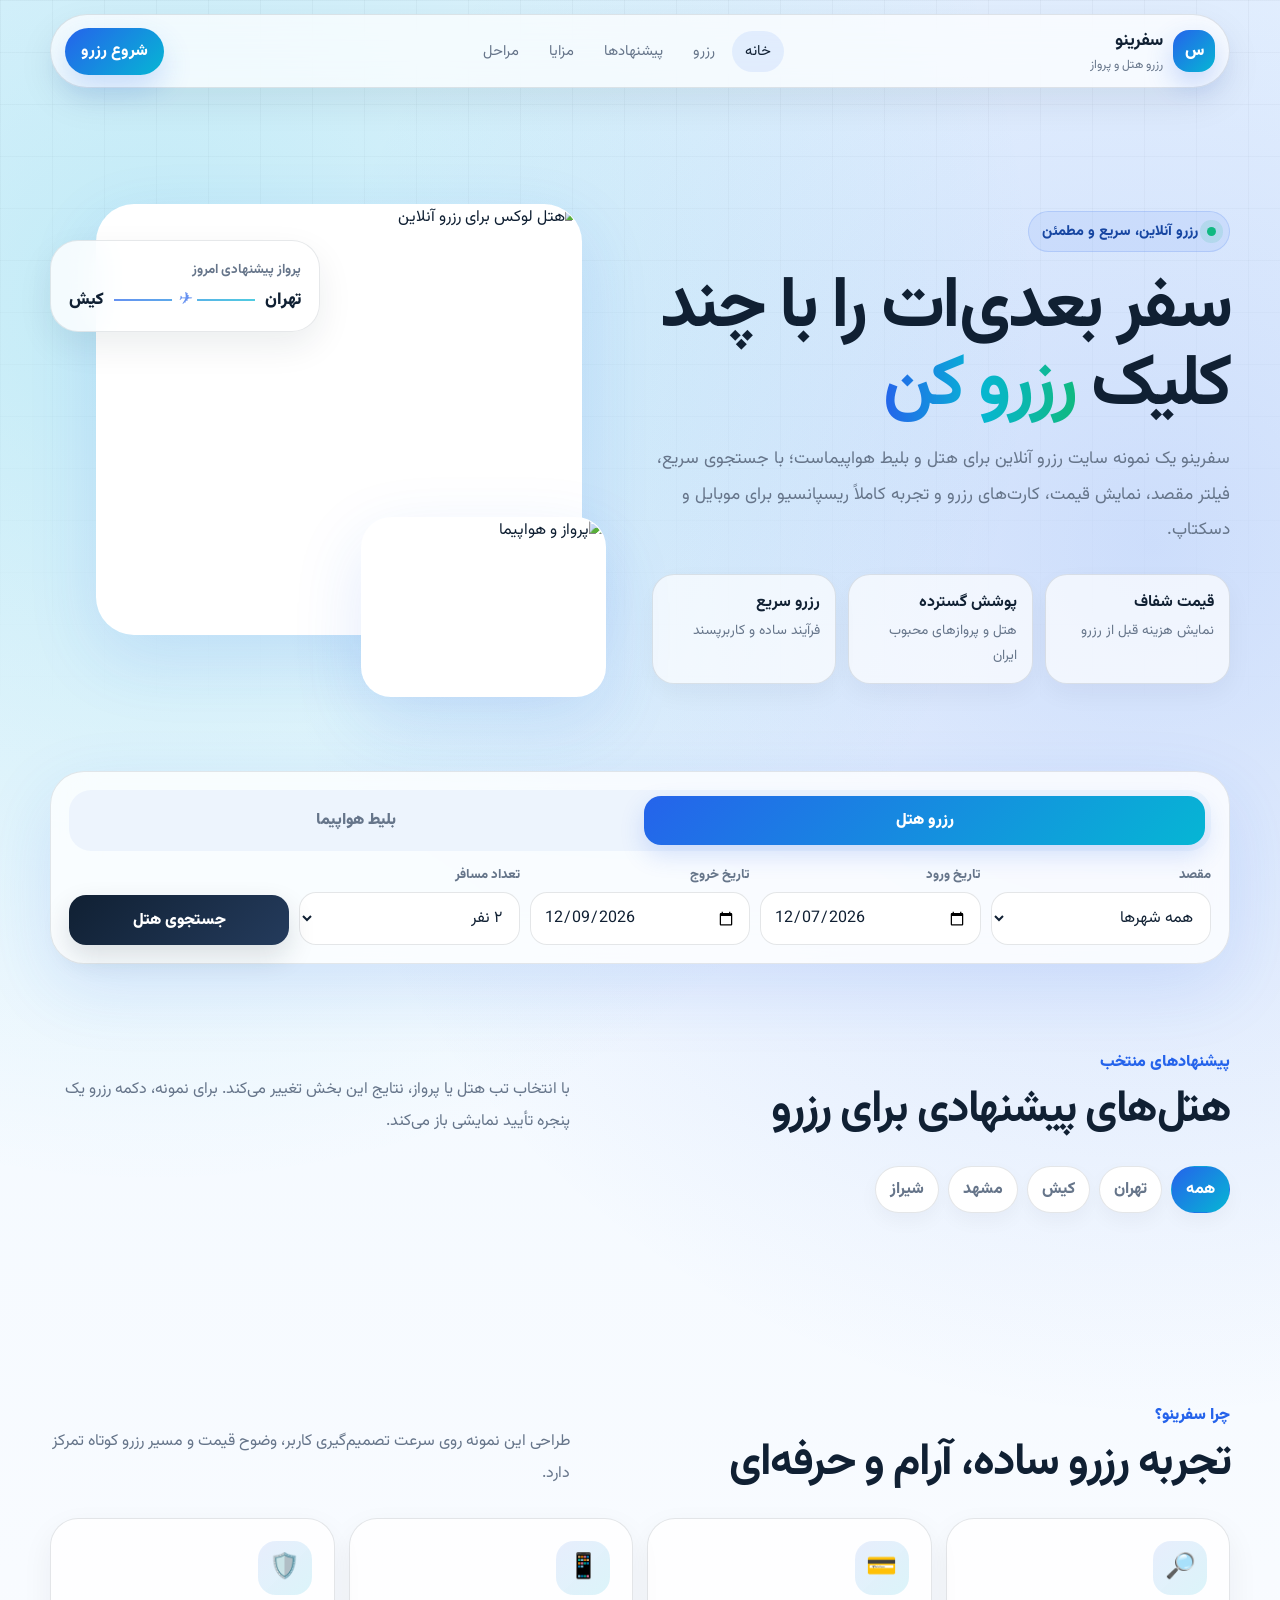
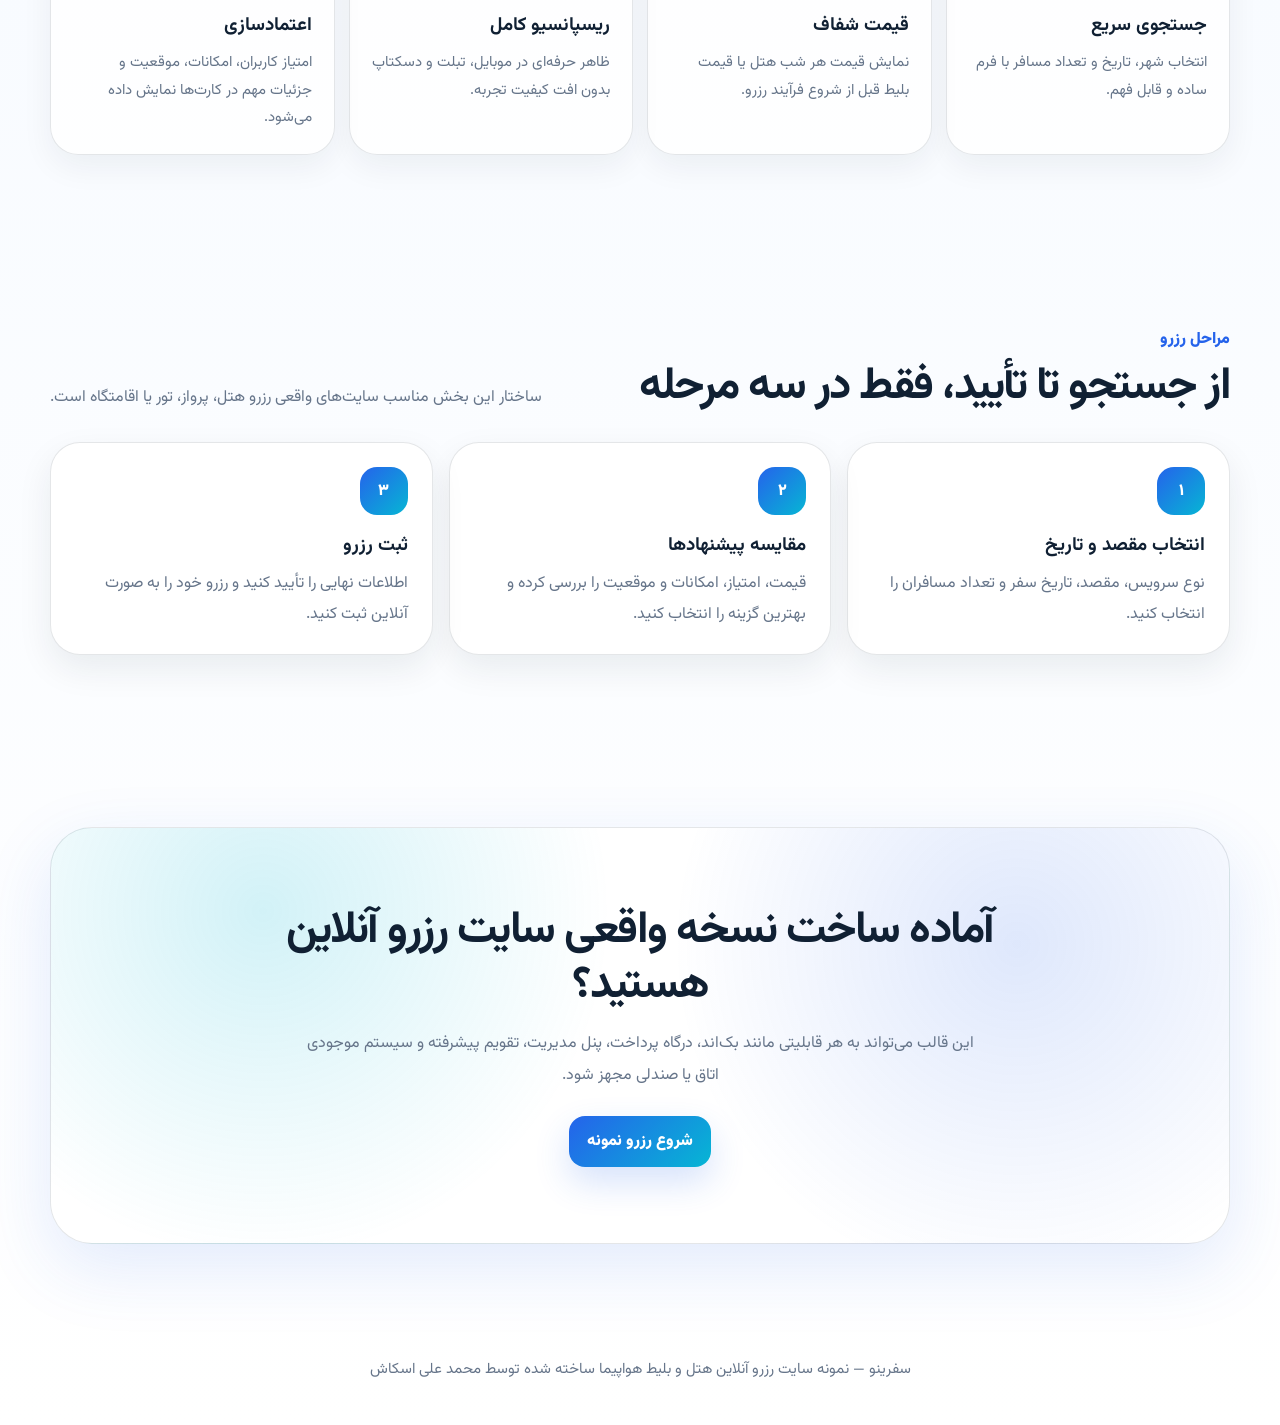
==== booking.html @ 1781e726 "نسخه نهایی رزومه" ====
<!doctype html>
<html lang="fa" dir="rtl">
<head>
  <meta charset="utf-8" />
  <meta name="viewport" content="width=device-width, initial-scale=1" />
  <meta name="theme-color" content="#eef7ff" />
  <meta name="description" content="سایت رزرو آنلاین هتل و بلیط هواپیما؛ نمونه تک صفحه‌ای مدرن، فارسی و ریسپانسیو." />
  <title>سفرینو | رزرو آنلاین هتل و بلیط هواپیما</title>

  <style>
    @import url("https://fonts.googleapis.com/css2?family=Vazirmatn:wght@300;400;500;600;700;800;900&display=swap");

    :root{
      --bg:#eef7ff;
      --bg2:#f8fbff;
      --text:#102033;
      --muted:#66758a;
      --card:#ffffff;
      --line:rgba(16,32,51,.11);
      --blue:#2563eb;
      --cyan:#06b6d4;
      --green:#10b981;
      --orange:#f59e0b;
      --red:#ef4444;
      --shadow:0 24px 70px rgba(37,99,235,.13);
      --shadow-soft:0 14px 35px rgba(16,32,51,.08);
      --radius:28px;
    }

    *{box-sizing:border-box}

    html{scroll-behavior:smooth}

    body{
      margin:0;
      font-family:"Vazirmatn",system-ui,-apple-system,BlinkMacSystemFont,"Segoe UI",sans-serif;
      color:var(--text);
      background:
        radial-gradient(circle at 12% 10%, rgba(6,182,212,.20), transparent 30%),
        radial-gradient(circle at 90% 18%, rgba(37,99,235,.18), transparent 32%),
        linear-gradient(180deg,var(--bg),var(--bg2) 52%,#fff);
      min-height:100vh;
      overflow-x:hidden;
    }

    body::before{
      content:"";
      position:fixed;
      inset:0;
      pointer-events:none;
      z-index:-2;
      background-image:
        linear-gradient(rgba(16,32,51,.035) 1px, transparent 1px),
        linear-gradient(90deg, rgba(16,32,51,.035) 1px, transparent 1px);
      background-size:52px 52px;
      mask-image:linear-gradient(to bottom, black, transparent 82%);
    }

    a{text-decoration:none;color:inherit}
    img{max-width:100%;display:block}
    button,input,select{font:inherit}
    ::selection{background:var(--blue);color:white}

    .container{
      width:min(1180px, calc(100% - 36px));
      margin-inline:auto;
    }

    .topbar{
      position:sticky;
      top:14px;
      z-index:100;
      margin-top:14px;
    }

    .nav{
      display:flex;
      align-items:center;
      justify-content:space-between;
      gap:16px;
      padding:12px 14px;
      border:1px solid var(--line);
      border-radius:999px;
      background:rgba(255,255,255,.72);
      backdrop-filter:blur(18px);
      box-shadow:0 14px 36px rgba(16,32,51,.08);
    }

    .brand{
      display:flex;
      align-items:center;
      gap:10px;
      min-width:max-content;
    }

    .brand-logo{
      width:42px;
      height:42px;
      display:grid;
      place-items:center;
      border-radius:16px;
      color:white;
      font-weight:900;
      background:linear-gradient(135deg,var(--blue),var(--cyan));
      box-shadow:0 12px 28px rgba(37,99,235,.24);
    }

    .brand strong{
      font-size:1.12rem;
      letter-spacing:-.4px;
    }

    .brand small{
      display:block;
      color:var(--muted);
      font-size:.76rem;
      margin-top:1px;
    }

    .nav-links{
      display:flex;
      align-items:center;
      gap:4px;
    }

    .nav-links a{
      color:var(--muted);
      font-size:.92rem;
      padding:9px 13px;
      border-radius:999px;
      transition:.2s ease;
    }

    .nav-links a:hover,
    .nav-links a.active{
      color:var(--text);
      background:rgba(37,99,235,.09);
    }

    .nav-cta{
      display:inline-flex;
      align-items:center;
      justify-content:center;
      padding:11px 16px;
      border-radius:999px;
      color:white;
      background:linear-gradient(135deg,var(--blue),var(--cyan));
      font-weight:800;
      box-shadow:0 14px 30px rgba(37,99,235,.20);
      transition:.2s ease;
    }

    .nav-cta:hover{transform:translateY(-2px)}

    .menu-btn{
      display:none;
      width:44px;
      height:44px;
      border:1px solid var(--line);
      border-radius:16px;
      background:white;
      cursor:pointer;
      color:var(--text);
      font-size:1.3rem;
    }

    .hero{
      padding:82px 0 64px;
    }

    .hero-grid{
      display:grid;
      grid-template-columns:1.02fr .98fr;
      gap:46px;
      align-items:center;
    }

    .eyebrow{
      display:inline-flex;
      align-items:center;
      gap:9px;
      padding:8px 13px;
      border-radius:999px;
      background:rgba(37,99,235,.08);
      border:1px solid rgba(37,99,235,.16);
      color:#1746a2;
      font-weight:800;
      font-size:.9rem;
    }

    .eyebrow::before{
      content:"";
      width:9px;
      height:9px;
      border-radius:50%;
      background:var(--green);
      box-shadow:0 0 0 7px rgba(16,185,129,.13);
    }

    h1,h2,h3,p{margin-top:0}

    h1{
      margin:18px 0 16px;
      font-size:clamp(2.4rem,5.6vw,5.6rem);
      line-height:1.08;
      letter-spacing:-2.7px;
      max-width:820px;
    }

    .grad{
      color:transparent;
      background:linear-gradient(90deg,var(--blue),var(--cyan),var(--green));
      -webkit-background-clip:text;
      background-clip:text;
    }

    .lead{
      color:var(--muted);
      line-height:2.05;
      font-size:clamp(1rem,1.35vw,1.14rem);
      max-width:720px;
      margin-bottom:26px;
    }

    .hero-points{
      display:grid;
      grid-template-columns:repeat(3,minmax(0,1fr));
      gap:12px;
      max-width:720px;
    }

    .point{
      padding:15px;
      border-radius:22px;
      background:rgba(255,255,255,.68);
      border:1px solid var(--line);
      box-shadow:0 10px 26px rgba(16,32,51,.045);
    }

    .point strong{
      display:block;
      margin-bottom:3px;
    }

    .point span{
      color:var(--muted);
      font-size:.86rem;
    }

    .hero-art{
      position:relative;
      min-height:555px;
    }

    .visual-card{
      position:absolute;
      overflow:hidden;
      border-radius:38px;
      background:white;
      border:1px solid rgba(255,255,255,.7);
      box-shadow:var(--shadow);
    }

    .visual-card img{
      width:100%;
      height:100%;
      object-fit:cover;
      filter:saturate(.98) contrast(1.02);
      transition:transform .45s ease;
    }

    .visual-card:hover img{transform:scale(1.045)}

    .visual-main{
      inset:34px 24px 90px 46px;
    }

    .visual-small{
      width:245px;
      height:180px;
      right:0;
      bottom:28px;
      border-radius:30px;
    }

    .floating-ticket{
      position:absolute;
      left:0;
      top:70px;
      width:min(270px,60%);
      padding:18px;
      border-radius:28px;
      background:rgba(255,255,255,.82);
      backdrop-filter:blur(18px);
      border:1px solid rgba(16,32,51,.10);
      box-shadow:var(--shadow-soft);
      animation:float 7s ease-in-out infinite;
    }

    .floating-ticket small{
      display:block;
      color:var(--muted);
      margin-bottom:7px;
      font-weight:700;
    }

    .ticket-route{
      display:flex;
      align-items:center;
      justify-content:space-between;
      gap:10px;
      font-weight:900;
      font-size:1.05rem;
    }

    .ticket-line{
      flex:1;
      height:2px;
      background:linear-gradient(90deg,var(--blue),var(--cyan));
      position:relative;
      opacity:.7;
    }

    .ticket-line::after{
      content:"✈";
      position:absolute;
      right:50%;
      top:50%;
      transform:translate(50%,-50%);
      color:var(--blue);
      background:white;
      padding:0 5px;
    }

    @keyframes float{
      50%{transform:translateY(-10px)}
    }

    .booking-box{
      position:relative;
      z-index:4;
      margin-top:-18px;
    }

    .booking-panel{
      padding:18px;
      border-radius:34px;
      background:rgba(255,255,255,.78);
      backdrop-filter:blur(22px);
      border:1px solid rgba(16,32,51,.10);
      box-shadow:var(--shadow);
    }

    .tabs{
      display:flex;
      gap:8px;
      margin-bottom:14px;
      padding:6px;
      border-radius:22px;
      background:#edf4fd;
    }

    .tab-btn{
      flex:1;
      border:0;
      cursor:pointer;
      padding:12px;
      border-radius:17px;
      color:var(--muted);
      background:transparent;
      font-weight:900;
      transition:.2s ease;
    }

    .tab-btn.active{
      color:white;
      background:linear-gradient(135deg,var(--blue),var(--cyan));
      box-shadow:0 10px 24px rgba(37,99,235,.18);
    }

    .search-form{
      display:none;
      grid-template-columns:repeat(5,minmax(0,1fr));
      gap:10px;
    }

    .search-form.active{display:grid}

    .field{
      display:grid;
      gap:7px;
    }

    label{
      color:var(--muted);
      font-size:.82rem;
      font-weight:800;
    }

    input,select{
      width:100%;
      min-height:50px;
      border:1px solid var(--line);
      outline:0;
      border-radius:17px;
      background:white;
      color:var(--text);
      padding:12px 13px;
      transition:.2s ease;
    }

    input:focus,select:focus{
      border-color:rgba(37,99,235,.42);
      box-shadow:0 0 0 4px rgba(37,99,235,.10);
    }

    .search-btn{
      align-self:end;
      min-height:50px;
      border:0;
      border-radius:17px;
      cursor:pointer;
      color:white;
      background:linear-gradient(135deg,var(--text),#243b5c);
      font-weight:900;
      box-shadow:0 12px 28px rgba(16,32,51,.14);
      transition:.2s ease;
    }

    .search-btn:hover{transform:translateY(-2px)}

    .section{
      padding:86px 0;
    }

    .section-head{
      display:flex;
      align-items:end;
      justify-content:space-between;
      gap:22px;
      margin-bottom:28px;
    }

    .kicker{
      display:block;
      color:var(--blue);
      font-weight:900;
      margin-bottom:8px;
    }

    h2{
      margin:0;
      font-size:clamp(1.9rem,3.5vw,3.65rem);
      line-height:1.22;
      letter-spacing:-1.5px;
    }

    .section-head p{
      color:var(--muted);
      line-height:2;
      max-width:520px;
      margin:0;
    }

    .filters{
      display:flex;
      flex-wrap:wrap;
      gap:9px;
      margin-bottom:18px;
    }

    .filter{
      border:1px solid var(--line);
      background:white;
      color:var(--muted);
      cursor:pointer;
      border-radius:999px;
      padding:10px 14px;
      font-weight:800;
      transition:.2s ease;
      box-shadow:0 8px 20px rgba(16,32,51,.04);
    }

    .filter:hover,
    .filter.active{
      color:white;
      border-color:transparent;
      background:linear-gradient(135deg,var(--blue),var(--cyan));
    }

    .results-grid{
      display:grid;
      grid-template-columns:repeat(3,minmax(0,1fr));
      gap:16px;
    }

    .result-card{
      overflow:hidden;
      border-radius:30px;
      background:white;
      border:1px solid var(--line);
      box-shadow:var(--shadow-soft);
      transition:.25s ease;
    }

    .result-card:hover{
      transform:translateY(-6px);
      box-shadow:0 24px 60px rgba(37,99,235,.16);
    }

    .result-media{
      position:relative;
      height:210px;
      overflow:hidden;
    }

    .result-media img{
      width:100%;
      height:100%;
      object-fit:cover;
      transition:.45s ease;
    }

    .result-card:hover .result-media img{transform:scale(1.06)}

    .badge{
      position:absolute;
      top:14px;
      right:14px;
      border-radius:999px;
      padding:7px 10px;
      color:white;
      background:rgba(16,32,51,.78);
      backdrop-filter:blur(12px);
      font-size:.8rem;
      font-weight:900;
    }

    .result-body{
      padding:18px;
    }

    .result-title{
      display:flex;
      justify-content:space-between;
      gap:10px;
      margin-bottom:8px;
    }

    .result-title h3{
      margin:0;
      font-size:1.12rem;
    }

    .rate{
      color:var(--orange);
      font-weight:900;
      white-space:nowrap;
    }

    .desc{
      color:var(--muted);
      line-height:1.8;
      margin-bottom:14px;
      font-size:.92rem;
    }

    .meta{
      display:flex;
      flex-wrap:wrap;
      gap:7px;
      margin-bottom:15px;
    }

    .meta span{
      padding:6px 9px;
      border-radius:999px;
      background:#eef5ff;
      color:#31537d;
      font-size:.76rem;
      font-weight:800;
    }

    .card-bottom{
      display:flex;
      align-items:center;
      justify-content:space-between;
      gap:12px;
      border-top:1px solid var(--line);
      padding-top:14px;
    }

    .price strong{
      display:block;
      font-size:1.12rem;
      color:var(--blue);
    }

    .price small{
      color:var(--muted);
      font-size:.76rem;
    }

    .reserve-btn{
      border:0;
      cursor:pointer;
      border-radius:15px;
      color:white;
      background:var(--text);
      padding:10px 13px;
      font-weight:900;
      transition:.2s ease;
    }

    .reserve-btn:hover{
      background:var(--blue);
      transform:translateY(-2px);
    }

    .features-grid{
      display:grid;
      grid-template-columns:repeat(4,minmax(0,1fr));
      gap:14px;
    }

    .feature-card{
      padding:22px;
      border-radius:28px;
      background:rgba(255,255,255,.76);
      border:1px solid var(--line);
      box-shadow:0 12px 32px rgba(16,32,51,.06);
      transition:.22s ease;
    }

    .feature-card:hover{
      transform:translateY(-5px);
      box-shadow:var(--shadow-soft);
    }

    .feature-icon{
      width:54px;
      height:54px;
      display:grid;
      place-items:center;
      border-radius:18px;
      margin-bottom:16px;
      background:linear-gradient(135deg,rgba(37,99,235,.10),rgba(6,182,212,.14));
      font-size:1.55rem;
    }

    .feature-card h3{
      margin-bottom:9px;
    }

    .feature-card p{
      color:var(--muted);
      line-height:1.85;
      margin:0;
      font-size:.93rem;
    }

    .steps{
      display:grid;
      grid-template-columns:repeat(3,minmax(0,1fr));
      gap:16px;
    }

    .step{
      position:relative;
      padding:24px;
      border-radius:30px;
      background:white;
      border:1px solid var(--line);
      box-shadow:var(--shadow-soft);
    }

    .step-num{
      width:48px;
      height:48px;
      display:grid;
      place-items:center;
      border-radius:17px;
      color:white;
      background:linear-gradient(135deg,var(--blue),var(--cyan));
      font-weight:900;
      margin-bottom:16px;
    }

    .step h3{margin-bottom:9px}
    .step p{color:var(--muted);line-height:1.9;margin:0}

    .cta{
      text-align:center;
      padding:76px 22px;
      border-radius:42px;
      background:
        radial-gradient(circle at 18% 20%, rgba(6,182,212,.18), transparent 34%),
        radial-gradient(circle at 82% 28%, rgba(37,99,235,.15), transparent 34%),
        white;
      border:1px solid var(--line);
      box-shadow:var(--shadow);
    }

    .cta h2{
      max-width:800px;
      margin-inline:auto;
      margin-bottom:14px;
    }

    .cta p{
      color:var(--muted);
      line-height:2;
      max-width:680px;
      margin:0 auto 24px;
    }

    .btn{
      display:inline-flex;
      align-items:center;
      justify-content:center;
      min-height:50px;
      padding:13px 18px;
      border-radius:16px;
      color:white;
      background:linear-gradient(135deg,var(--blue),var(--cyan));
      font-weight:900;
      box-shadow:0 15px 35px rgba(37,99,235,.19);
      transition:.2s ease;
    }

    .btn:hover{transform:translateY(-2px)}

    .footer{
      padding:28px 0 44px;
      color:var(--muted);
      text-align:center;
      font-size:.94rem;
    }

    .backtop{
      position:fixed;
      left:18px;
      bottom:18px;
      z-index:80;
      width:46px;
      height:46px;
      border:1px solid var(--line);
      border-radius:16px;
      background:rgba(255,255,255,.80);
      backdrop-filter:blur(16px);
      box-shadow:var(--shadow-soft);
      color:var(--text);
      cursor:pointer;
      opacity:0;
      pointer-events:none;
      transform:translateY(12px);
      transition:.2s ease;
    }

    .backtop.show{
      opacity:1;
      pointer-events:auto;
      transform:translateY(0);
    }

    .modal{
      position:fixed;
      inset:0;
      z-index:1000;
      display:grid;
      place-items:center;
      padding:20px;
      background:rgba(16,32,51,.46);
      backdrop-filter:blur(12px);
      opacity:0;
      pointer-events:none;
      transition:.22s ease;
    }

    .modal.show{
      opacity:1;
      pointer-events:auto;
    }

    .modal-card{
      width:min(520px,100%);
      border-radius:32px;
      padding:24px;
      background:white;
      box-shadow:0 30px 90px rgba(16,32,51,.28);
      transform:translateY(18px) scale(.98);
      transition:.22s ease;
    }

    .modal.show .modal-card{
      transform:translateY(0) scale(1);
    }

    .modal-head{
      display:flex;
      align-items:center;
      justify-content:space-between;
      gap:12px;
      margin-bottom:16px;
    }

    .modal-head h3{
      margin:0;
      font-size:1.35rem;
    }

    .close{
      width:40px;
      height:40px;
      border:0;
      border-radius:14px;
      background:#eef5ff;
      cursor:pointer;
      font-size:1.4rem;
    }

    .modal-body{
      color:var(--muted);
      line-height:2;
      margin-bottom:18px;
    }

    .modal-summary{
      display:grid;
      gap:9px;
      padding:14px;
      border-radius:22px;
      background:#f3f8ff;
      margin-bottom:18px;
    }

    .modal-summary div{
      display:flex;
      justify-content:space-between;
      gap:12px;
      color:var(--muted);
    }

    .modal-summary strong{
      color:var(--text);
    }

    .reveal{
      opacity:0;
      transform:translateY(22px);
      transition:opacity .65s ease, transform .65s cubic-bezier(.2,.8,.2,1);
    }

    .reveal.visible{
      opacity:1;
      transform:translateY(0);
    }

    .delay-1{transition-delay:.08s}
    .delay-2{transition-delay:.16s}
    .delay-3{transition-delay:.24s}

    @media (max-width:980px){
      .hero-grid{
        grid-template-columns:1fr;
      }

      .hero-art{
        min-height:500px;
      }

      .search-form{
        grid-template-columns:repeat(2,minmax(0,1fr));
      }

      .search-btn{
        grid-column:span 2;
      }

      .results-grid,
      .steps{
        grid-template-columns:repeat(2,minmax(0,1fr));
      }

      .features-grid{
        grid-template-columns:repeat(2,minmax(0,1fr));
      }

      .section-head{
        display:block;
      }

      .section-head p{
        margin-top:13px;
      }
    }

    @media (max-width:760px){
      .nav{
        border-radius:24px;
      }

      .nav-links{
        position:absolute;
        top:74px;
        right:18px;
        left:18px;
        display:grid;
        padding:12px;
        border-radius:24px;
        background:rgba(255,255,255,.92);
        border:1px solid var(--line);
        box-shadow:var(--shadow-soft);
        opacity:0;
        transform:translateY(-8px);
        pointer-events:none;
        transition:.2s ease;
      }

      .nav.open .nav-links{
        opacity:1;
        transform:translateY(0);
        pointer-events:auto;
      }

      .nav-cta{display:none}
      .menu-btn{display:grid;place-items:center}

      .hero{
        padding-top:62px;
      }

      h1{
        letter-spacing:-1.6px;
      }

      .hero-points,
      .results-grid,
      .features-grid,
      .steps,
      .search-form{
        grid-template-columns:1fr;
      }

      .search-btn{
        grid-column:auto;
      }

      .hero-art{
        min-height:405px;
      }

      .visual-main{
        inset:14px 0 82px 10px;
        border-radius:30px;
      }

      .visual-small{
        width:190px;
        height:140px;
        bottom:20px;
      }

      .floating-ticket{
        width:250px;
        top:36px;
      }

      .section{
        padding:66px 0;
      }

      .booking-panel{
        border-radius:28px;
      }
    }

    @media (prefers-reduced-motion: reduce){
      *,*::before,*::after{
        animation-duration:.001ms !important;
        animation-iteration-count:1 !important;
        transition-duration:.001ms !important;
        scroll-behavior:auto !important;
      }
    }
  </style>
</head>

<body>
  <header class="topbar">
    <div class="container">
      <nav class="nav" id="nav">
        <a href="#home" class="brand" aria-label="سفرینو">
          <span class="brand-logo">س</span>
          <span>
            <strong>سفرینو</strong>
            <small>رزرو هتل و پرواز</small>
          </span>
        </a>

        <div class="nav-links" id="navLinks">
          <a href="#home" class="active">خانه</a>
          <a href="#booking">رزرو</a>
          <a href="#results">پیشنهادها</a>
          <a href="#features">مزایا</a>
          <a href="#steps">مراحل</a>
        </div>

        <a class="nav-cta" href="#booking">شروع رزرو</a>

        <button class="menu-btn" id="menuBtn" type="button" aria-label="باز کردن منو">☰</button>
      </nav>
    </div>
  </header>

  <main>
    <section class="hero" id="home">
      <div class="container hero-grid">
        <div>
          <span class="eyebrow reveal">رزرو آنلاین، سریع و مطمئن</span>

          <h1 class="reveal delay-1">
            سفر بعدی‌ات را با چند کلیک
            <span class="grad">رزرو کن</span>
          </h1>

          <p class="lead reveal delay-2">
            سفرینو یک نمونه سایت رزرو آنلاین برای هتل و بلیط هواپیماست؛ با جستجوی سریع، فیلتر مقصد، نمایش قیمت، کارت‌های رزرو و تجربه کاملاً ریسپانسیو برای موبایل و دسکتاپ.
          </p>

          <div class="hero-points reveal delay-3">
            <div class="point">
              <strong>قیمت شفاف</strong>
              <span>نمایش هزینه قبل از رزرو</span>
            </div>
            <div class="point">
              <strong>پوشش گسترده</strong>
              <span>هتل و پروازهای محبوب ایران</span>
            </div>
            <div class="point">
              <strong>رزرو سریع</strong>
              <span>فرآیند ساده و کاربرپسند</span>
            </div>
          </div>
        </div>

        <div class="hero-art reveal delay-2">
          <div class="visual-card visual-main">
            <img src="https://images.unsplash.com/photo-1566073771259-6a8506099945?auto=format&fit=crop&w=1000&q=82" alt="هتل لوکس برای رزرو آنلاین" fetchpriority="high">
          </div>

          <div class="visual-card visual-small">
            <img src="https://images.unsplash.com/photo-1436491865332-7a61a109cc05?auto=format&fit=crop&w=700&q=80" alt="پرواز و هواپیما" loading="lazy" decoding="async">
          </div>

          <div class="floating-ticket">
            <small>پرواز پیشنهادی امروز</small>
            <div class="ticket-route">
              <span>تهران</span>
              <i class="ticket-line"></i>
              <span>کیش</span>
            </div>
          </div>
        </div>
      </div>
    </section>

    <section class="booking-box" id="booking">
      <div class="container">
        <div class="booking-panel reveal">
          <div class="tabs">
            <button class="tab-btn active" type="button" data-tab="hotel">رزرو هتل</button>
            <button class="tab-btn" type="button" data-tab="flight">بلیط هواپیما</button>
          </div>

          <form class="search-form active" id="hotelForm" data-form="hotel">
            <div class="field">
              <label for="hotelCity">مقصد</label>
              <select id="hotelCity">
                <option value="all">همه شهرها</option>
                <option value="تهران">تهران</option>
                <option value="کیش">کیش</option>
                <option value="مشهد">مشهد</option>
                <option value="شیراز">شیراز</option>
              </select>
            </div>

            <div class="field">
              <label for="checkin">تاریخ ورود</label>
              <input id="checkin" type="date">
            </div>

            <div class="field">
              <label for="checkout">تاریخ خروج</label>
              <input id="checkout" type="date">
            </div>

            <div class="field">
              <label for="guests">تعداد مسافر</label>
              <select id="guests">
                <option>۱ نفر</option>
                <option selected>۲ نفر</option>
                <option>۳ نفر</option>
                <option>۴ نفر</option>
              </select>
            </div>

            <button class="search-btn" type="submit">جستجوی هتل</button>
          </form>

          <form class="search-form" id="flightForm" data-form="flight">
            <div class="field">
              <label for="fromCity">مبدا</label>
              <select id="fromCity">
                <option>تهران</option>
                <option>مشهد</option>
                <option>شیراز</option>
                <option>اصفهان</option>
              </select>
            </div>

            <div class="field">
              <label for="toCity">مقصد</label>
              <select id="toCity">
                <option>کیش</option>
                <option>مشهد</option>
                <option>شیراز</option>
                <option>تهران</option>
              </select>
            </div>

            <div class="field">
              <label for="flightDate">تاریخ پرواز</label>
              <input id="flightDate" type="date">
            </div>

            <div class="field">
              <label for="passengers">مسافران</label>
              <select id="passengers">
                <option selected>۱ نفر</option>
                <option>۲ نفر</option>
                <option>۳ نفر</option>
                <option>۴ نفر</option>
              </select>
            </div>

            <button class="search-btn" type="submit">جستجوی پرواز</button>
          </form>
        </div>
      </div>
    </section>

    <section class="section" id="results">
      <div class="container">
        <div class="section-head reveal">
          <div>
            <span class="kicker">پیشنهادهای منتخب</span>
            <h2 id="resultsTitle">هتل‌های پیشنهادی برای رزرو</h2>
          </div>
          <p>
            با انتخاب تب هتل یا پرواز، نتایج این بخش تغییر می‌کند. برای نمونه، دکمه رزرو یک پنجره تأیید نمایشی باز می‌کند.
          </p>
        </div>

        <div class="filters reveal">
          <button class="filter active" type="button" data-filter="all">همه</button>
          <button class="filter" type="button" data-filter="تهران">تهران</button>
          <button class="filter" type="button" data-filter="کیش">کیش</button>
          <button class="filter" type="button" data-filter="مشهد">مشهد</button>
          <button class="filter" type="button" data-filter="شیراز">شیراز</button>
        </div>

        <div class="results-grid" id="resultsGrid"></div>
      </div>
    </section>

    <section class="section" id="features">
      <div class="container">
        <div class="section-head reveal">
          <div>
            <span class="kicker">چرا سفرینو؟</span>
            <h2>تجربه رزرو ساده، آرام و حرفه‌ای</h2>
          </div>
          <p>
            طراحی این نمونه روی سرعت تصمیم‌گیری کاربر، وضوح قیمت و مسیر رزرو کوتاه تمرکز دارد.
          </p>
        </div>

        <div class="features-grid">
          <article class="feature-card reveal">
            <div class="feature-icon">🔎</div>
            <h3>جستجوی سریع</h3>
            <p>انتخاب شهر، تاریخ و تعداد مسافر با فرم ساده و قابل فهم.</p>
          </article>

          <article class="feature-card reveal delay-1">
            <div class="feature-icon">💳</div>
            <h3>قیمت شفاف</h3>
            <p>نمایش قیمت هر شب هتل یا قیمت بلیط قبل از شروع فرآیند رزرو.</p>
          </article>

          <article class="feature-card reveal delay-2">
            <div class="feature-icon">📱</div>
            <h3>ریسپانسیو کامل</h3>
            <p>ظاهر حرفه‌ای در موبایل، تبلت و دسکتاپ بدون افت کیفیت تجربه.</p>
          </article>

          <article class="feature-card reveal delay-3">
            <div class="feature-icon">🛡️</div>
            <h3>اعتمادسازی</h3>
            <p>امتیاز کاربران، امکانات، موقعیت و جزئیات مهم در کارت‌ها نمایش داده می‌شود.</p>
          </article>
        </div>
      </div>
    </section>

    <section class="section" id="steps">
      <div class="container">
        <div class="section-head reveal">
          <div>
            <span class="kicker">مراحل رزرو</span>
            <h2>از جستجو تا تأیید، فقط در سه مرحله</h2>
          </div>
          <p>
            ساختار این بخش مناسب سایت‌های واقعی رزرو هتل، پرواز، تور یا اقامتگاه است.
          </p>
        </div>

        <div class="steps">
          <article class="step reveal">
            <div class="step-num">۱</div>
            <h3>انتخاب مقصد و تاریخ</h3>
            <p>نوع سرویس، مقصد، تاریخ سفر و تعداد مسافران را انتخاب کنید.</p>
          </article>

          <article class="step reveal delay-1">
            <div class="step-num">۲</div>
            <h3>مقایسه پیشنهادها</h3>
            <p>قیمت، امتیاز، امکانات و موقعیت را بررسی کرده و بهترین گزینه را انتخاب کنید.</p>
          </article>

          <article class="step reveal delay-2">
            <div class="step-num">۳</div>
            <h3>ثبت رزرو</h3>
            <p>اطلاعات نهایی را تأیید کنید و رزرو خود را به صورت آنلاین ثبت کنید.</p>
          </article>
        </div>
      </div>
    </section>

    <section class="section">
      <div class="container">
        <div class="cta reveal">
          <h2>آماده ساخت نسخه واقعی سایت رزرو آنلاین هستید؟</h2>
          <p>
            این قالب می‌تواند به هر قابلیتی مانند بک‌اند، درگاه پرداخت، پنل مدیریت، تقویم پیشرفته و سیستم موجودی اتاق یا صندلی مجهز شود.
          </p>
          <a class="btn" href="#booking">شروع رزرو نمونه</a>
        </div>
      </div>
    </section>
  </main>

  <footer class="footer">
    <div class="container">
     </span> سفرینو — نمونه سایت رزرو آنلاین هتل و بلیط هواپیما ساخته شده توسط محمد علی اسکاش
    </div>
  </footer>

  <button class="backtop" id="backtop" type="button" aria-label="بازگشت به بالا">↑</button>

  <div class="modal" id="modal" aria-hidden="true">
    <div class="modal-card" role="dialog" aria-modal="true" aria-labelledby="modalTitle">
      <div class="modal-head">
        <h3 id="modalTitle">تأیید رزرو</h3>
        <button class="close" id="closeModal" type="button" aria-label="بستن">×</button>
      </div>

      <p class="modal-body">
        این یک نمونه نمایشی است. در نسخه واقعی، این مرحله به صفحه پرداخت یا ثبت اطلاعات مسافر متصل می‌شود.
      </p>

      <div class="modal-summary">
        <div><span>عنوان</span><strong id="modalName">---</strong></div>
        <div><span>شهر / مسیر</span><strong id="modalCity">---</strong></div>
        <div><span>قیمت</span><strong id="modalPrice">---</strong></div>
      </div>

      <a class="btn" href="javascript:void(0)" id="finalBtn">ثبت نهایی نمونه</a>
    </div>
  </div>

  <script>
    (() => {
      const nf = new Intl.NumberFormat("fa-IR");
      const prefersReduced = window.matchMedia("(prefers-reduced-motion: reduce)").matches;

      const hotels = [
        {
          type:"hotel",
          name:"هتل آسمان آبی",
          city:"کیش",
          rate:"۴.۸",
          price:4200000,
          unit:"هر شب",
          desc:"هتل ساحلی با صبحانه، استخر و دسترسی سریع به مراکز خرید.",
          tags:["صبحانه","استخر","نزدیک ساحل"],
          badge:"پیشنهاد ویژه",
          img:"https://images.unsplash.com/photo-1551882547-ff40c63fe5fa?auto=format&fit=crop&w=900&q=80"
        },
        {
          type:"hotel",
          name:"هتل شهرزاد",
          city:"مشهد",
          rate:"۴.۶",
          price:2850000,
          unit:"هر شب",
          desc:"اقامت راحت خانوادگی با دسترسی مناسب به مرکز شهر و مسیرهای اصلی.",
          tags:["خانوادگی","پارکینگ","رستوران"],
          badge:"پرفروش",
          img:"https://images.unsplash.com/photo-1564501049412-61c2a3083791?auto=format&fit=crop&w=900&q=80"
        },
        {
          type:"hotel",
          name:"بوتیک هتل نارنج",
          city:"شیراز",
          rate:"۴.۹",
          price:3600000,
          unit:"هر شب",
          desc:"فضای آرام، معماری گرم و مناسب سفرهای دونفره و فرهنگی.",
          tags:["بوتیک","آرام","مرکز شهر"],
          badge:"محبوب کاربران",
          img:"https://images.unsplash.com/photo-1571896349842-33c89424de2d?auto=format&fit=crop&w=900&q=80"
        },
        {
          type:"hotel",
          name:"هتل تجارت نوین",
          city:"تهران",
          rate:"۴.۵",
          price:5100000,
          unit:"هر شب",
          desc:"مناسب سفرهای کاری با اینترنت پرسرعت، اتاق جلسه و دسترسی شهری.",
          tags:["کاری","اینترنت","اتاق جلسه"],
          badge:"کاری",
          img:"https://images.unsplash.com/photo-1560347876-aeef00ee58a1?auto=format&fit=crop&w=900&q=80"
        },
        {
          type:"hotel",
          name:"اقامتگاه ساحلی مرجان",
          city:"کیش",
          rate:"۴.۷",
          price:3900000,
          unit:"هر شب",
          desc:"اقامتگاه مدرن نزدیک دریا با فضای مناسب خانواده و سفر تفریحی.",
          tags:["ساحلی","خانوادگی","بالکن"],
          badge:"تخفیف‌دار",
          img:"https://images.unsplash.com/photo-1501117716987-c8e1ecb2108a?auto=format&fit=crop&w=900&q=80"
        },
        {
          type:"hotel",
          name:"هتل باغ ایرانی",
          city:"شیراز",
          rate:"۴.۴",
          price:2500000,
          unit:"هر شب",
          desc:"انتخاب اقتصادی با فضای سبز، اتاق‌های تمیز و دسترسی خوب.",
          tags:["اقتصادی","فضای سبز","تمیز"],
          badge:"اقتصادی",
          img:"https://images.unsplash.com/photo-1542314831-068cd1dbfeeb?auto=format&fit=crop&w=900&q=80"
        }
      ];

      const flights = [
        {
          type:"flight",
          name:"پرواز تهران به کیش",
          city:"کیش",
          route:"تهران ← کیش",
          rate:"۴.۷",
          price:2450000,
          unit:"هر نفر",
          desc:"پرواز مستقیم، کلاس اکونومی، بار مجاز ۲۰ کیلوگرم.",
          tags:["مستقیم","اکونومی","۲۰kg بار"],
          badge:"ساعت ۰۹:۳۰",
          img:"https://images.unsplash.com/photo-1436491865332-7a61a109cc05?auto=format&fit=crop&w=900&q=80"
        },
        {
          type:"flight",
          name:"پرواز مشهد به تهران",
          city:"تهران",
          route:"مشهد ← تهران",
          rate:"۴.۵",
          price:1980000,
          unit:"هر نفر",
          desc:"مناسب سفرهای کاری با زمان پرواز کوتاه و قیمت اقتصادی.",
          tags:["اقتصادی","کاری","صبح"],
          badge:"ساعت ۱۲:۱۵",
          img:"https://images.unsplash.com/photo-1530521954074-e64f6810b32d?auto=format&fit=crop&w=900&q=80"
        },
        {
          type:"flight",
          name:"پرواز تهران به شیراز",
          city:"شیراز",
          route:"تهران ← شیراز",
          rate:"۴.۶",
          price:2200000,
          unit:"هر نفر",
          desc:"پرواز عصرگاهی مناسب سفرهای تفریحی و آخر هفته.",
          tags:["عصر","مستقیم","تفریحی"],
          badge:"ساعت ۱۸:۴۰",
          img:"https://images.unsplash.com/photo-1529074963764-98f45c47344b?auto=format&fit=crop&w=900&q=80"
        },
        {
          type:"flight",
          name:"پرواز تهران به مشهد",
          city:"مشهد",
          route:"تهران ← مشهد",
          rate:"۴.۸",
          price:2100000,
          unit:"هر نفر",
          desc:"پرواز پرتردد با چند ظرفیت باقی‌مانده برای رزرو سریع.",
          tags:["پرتردد","مستقیم","رزرو سریع"],
          badge:"ظرفیت محدود",
          img:"https://images.unsplash.com/photo-1542296332-2e4473faf563?auto=format&fit=crop&w=900&q=80"
        },
        {
          type:"flight",
          name:"پرواز اصفهان به کیش",
          city:"کیش",
          route:"اصفهان ← کیش",
          rate:"۴.۳",
          price:2650000,
          unit:"هر نفر",
          desc:"پرواز مناسب تعطیلات با امکان انتخاب صندلی در نسخه واقعی.",
          tags:["تعطیلات","انتخاب صندلی","اکونومی"],
          badge:"ساعت ۱۵:۲۰",
          img:"https://images.unsplash.com/photo-1556388158-158ea5ccacbd?auto=format&fit=crop&w=900&q=80"
        },
        {
          type:"flight",
          name:"پرواز شیراز به تهران",
          city:"تهران",
          route:"شیراز ← تهران",
          rate:"۴.۴",
          price:2050000,
          unit:"هر نفر",
          desc:"پرواز شبانه با قیمت مناسب و امکان رزرو سریع.",
          tags:["شبانه","اقتصادی","مستقیم"],
          badge:"ساعت ۲۱:۱۰",
          img:"https://images.unsplash.com/photo-1558285549-2a06f9a5fe65?auto=format&fit=crop&w=900&q=80"
        }
      ];

      let currentType = "hotel";
      let currentFilter = "all";

      const grid = document.getElementById("resultsGrid");
      const resultsTitle = document.getElementById("resultsTitle");
      const filterButtons = document.querySelectorAll(".filter");
      const tabButtons = document.querySelectorAll(".tab-btn");
      const forms = document.querySelectorAll(".search-form");

      function toman(price){
        return nf.format(price) + " تومان";
      }

      function getData(){
        return currentType === "hotel" ? hotels : flights;
      }

      function renderResults(){
        const data = getData().filter(item => currentFilter === "all" || item.city === currentFilter);

        resultsTitle.textContent = currentType === "hotel"
          ? "هتل‌های پیشنهادی برای رزرو"
          : "پروازهای پیشنهادی برای رزرو";

        grid.innerHTML = data.map((item, index) => `
          <article class="result-card reveal visible" style="transition-delay:${index * 40}ms">
            <div class="result-media">
              <img src="${item.img}" alt="${item.name}" loading="lazy" decoding="async">
              <span class="badge">${item.badge}</span>
            </div>

            <div class="result-body">
              <div class="result-title">
                <h3>${item.name}</h3>
                <span class="rate">★ ${item.rate}</span>
              </div>

              <p class="desc">${item.desc}</p>

              <div class="meta">
                ${(item.tags || []).map(tag => `<span>${tag}</span>`).join("")}
              </div>

              <div class="card-bottom">
                <div class="price">
                  <strong>${toman(item.price)}</strong>
                  <small>${item.unit}</small>
                </div>

                <button
                  class="reserve-btn"
                  type="button"
                  data-name="${item.name}"
                  data-city="${item.route || item.city}"
                  data-price="${toman(item.price)}"
                >
                  رزرو
                </button>
              </div>
            </div>
          </article>
        `).join("");

        bindReserveButtons();
      }

      tabButtons.forEach(btn => {
        btn.addEventListener("click", () => {
          currentType = btn.dataset.tab;
          currentFilter = "all";

          tabButtons.forEach(b => b.classList.remove("active"));
          btn.classList.add("active");

          forms.forEach(form => {
            form.classList.toggle("active", form.dataset.form === currentType);
          });

          filterButtons.forEach(f => f.classList.toggle("active", f.dataset.filter === "all"));
          renderResults();
        });
      });

      filterButtons.forEach(btn => {
        btn.addEventListener("click", () => {
          currentFilter = btn.dataset.filter;
          filterButtons.forEach(b => b.classList.remove("active"));
          btn.classList.add("active");
          renderResults();
        });
      });

      document.getElementById("hotelForm").addEventListener("submit", e => {
        e.preventDefault();
        currentType = "hotel";
        currentFilter = document.getElementById("hotelCity").value;
        tabButtons.forEach(b => b.classList.toggle("active", b.dataset.tab === "hotel"));
        forms.forEach(form => form.classList.toggle("active", form.dataset.form === "hotel"));
        filterButtons.forEach(f => f.classList.toggle("active", f.dataset.filter === currentFilter));
        renderResults();
        document.querySelector("#results").scrollIntoView({behavior:prefersReduced ? "auto" : "smooth"});
      });

      document.getElementById("flightForm").addEventListener("submit", e => {
        e.preventDefault();
        currentType = "flight";
        currentFilter = document.getElementById("toCity").value;
        tabButtons.forEach(b => b.classList.toggle("active", b.dataset.tab === "flight"));
        forms.forEach(form => form.classList.toggle("active", form.dataset.form === "flight"));
        filterButtons.forEach(f => f.classList.toggle("active", f.dataset.filter === currentFilter));
        renderResults();
        document.querySelector("#results").scrollIntoView({behavior:prefersReduced ? "auto" : "smooth"});
      });

      const modal = document.getElementById("modal");
      const modalName = document.getElementById("modalName");
      const modalCity = document.getElementById("modalCity");
      const modalPrice = document.getElementById("modalPrice");
      const closeModal = document.getElementById("closeModal");
      const finalBtn = document.getElementById("finalBtn");

      function bindReserveButtons(){
        document.querySelectorAll(".reserve-btn").forEach(btn => {
          btn.addEventListener("click", () => {
            modalName.textContent = btn.dataset.name;
            modalCity.textContent = btn.dataset.city;
            modalPrice.textContent = btn.dataset.price;
            modal.classList.add("show");
            modal.setAttribute("aria-hidden","false");
          });
        });
      }

      function hideModal(){
        modal.classList.remove("show");
        modal.setAttribute("aria-hidden","true");
      }

      closeModal.addEventListener("click", hideModal);
      modal.addEventListener("click", e => {
        if(e.target === modal) hideModal();
      });

      finalBtn.addEventListener("click", () => {
        finalBtn.textContent = "رزرو نمونه ثبت شد ✓";
        setTimeout(() => {
          finalBtn.textContent = "ثبت نهایی نمونه";
          hideModal();
        }, 1400);
      });

      const today = new Date();
      const tomorrow = new Date(today);
      tomorrow.setDate(today.getDate() + 1);
      const afterTomorrow = new Date(today);
      afterTomorrow.setDate(today.getDate() + 3);

      const toDateValue = d => d.toISOString().slice(0,10);
      document.getElementById("checkin").value = toDateValue(tomorrow);
      document.getElementById("checkout").value = toDateValue(afterTomorrow);
      document.getElementById("flightDate").value = toDateValue(tomorrow);

      const revealObserver = new IntersectionObserver(entries => {
        entries.forEach(entry => {
          if(entry.isIntersecting){
            entry.target.classList.add("visible");
            revealObserver.unobserve(entry.target);
          }
        });
      }, {threshold:.14, rootMargin:"0px 0px -45px 0px"});

      document.querySelectorAll(".reveal").forEach(el => revealObserver.observe(el));

      const backtop = document.getElementById("backtop");
      window.addEventListener("scroll", () => {
        backtop.classList.toggle("show", window.scrollY > 650);
      }, {passive:true});

      backtop.addEventListener("click", () => {
        window.scrollTo({top:0, behavior:prefersReduced ? "auto" : "smooth"});
      });

      document.getElementById("year").textContent =
        new Intl.NumberFormat("fa-IR", {useGrouping:false}).format(new Date().getFullYear());

      const nav = document.getElementById("nav");
      const menuBtn = document.getElementById("menuBtn");
      const navLinks = document.getElementById("navLinks");

      menuBtn.addEventListener("click", () => {
        nav.classList.toggle("open");
        menuBtn.textContent = nav.classList.contains("open") ? "×" : "☰";
      });

      navLinks.querySelectorAll("a").forEach(a => {
        a.addEventListener("click", () => {
          nav.classList.remove("open");
          menuBtn.textContent = "☰";
        });
      });

      const pageLinks = [...document.querySelectorAll(".nav-links a")];
      const sections = pageLinks.map(link => document.querySelector(link.getAttribute("href"))).filter(Boolean);

      const navObserver = new IntersectionObserver(entries => {
        entries.forEach(entry => {
          if(!entry.isIntersecting) return;
          pageLinks.forEach(link => {
            link.classList.toggle("active", link.getAttribute("href") === "#" + entry.target.id);
          });
        });
      }, {threshold:.35, rootMargin:"-120px 0px -50% 0px"});

      sections.forEach(sec => navObserver.observe(sec));

      renderResults();
    })();
  </script>
</body>
</html>
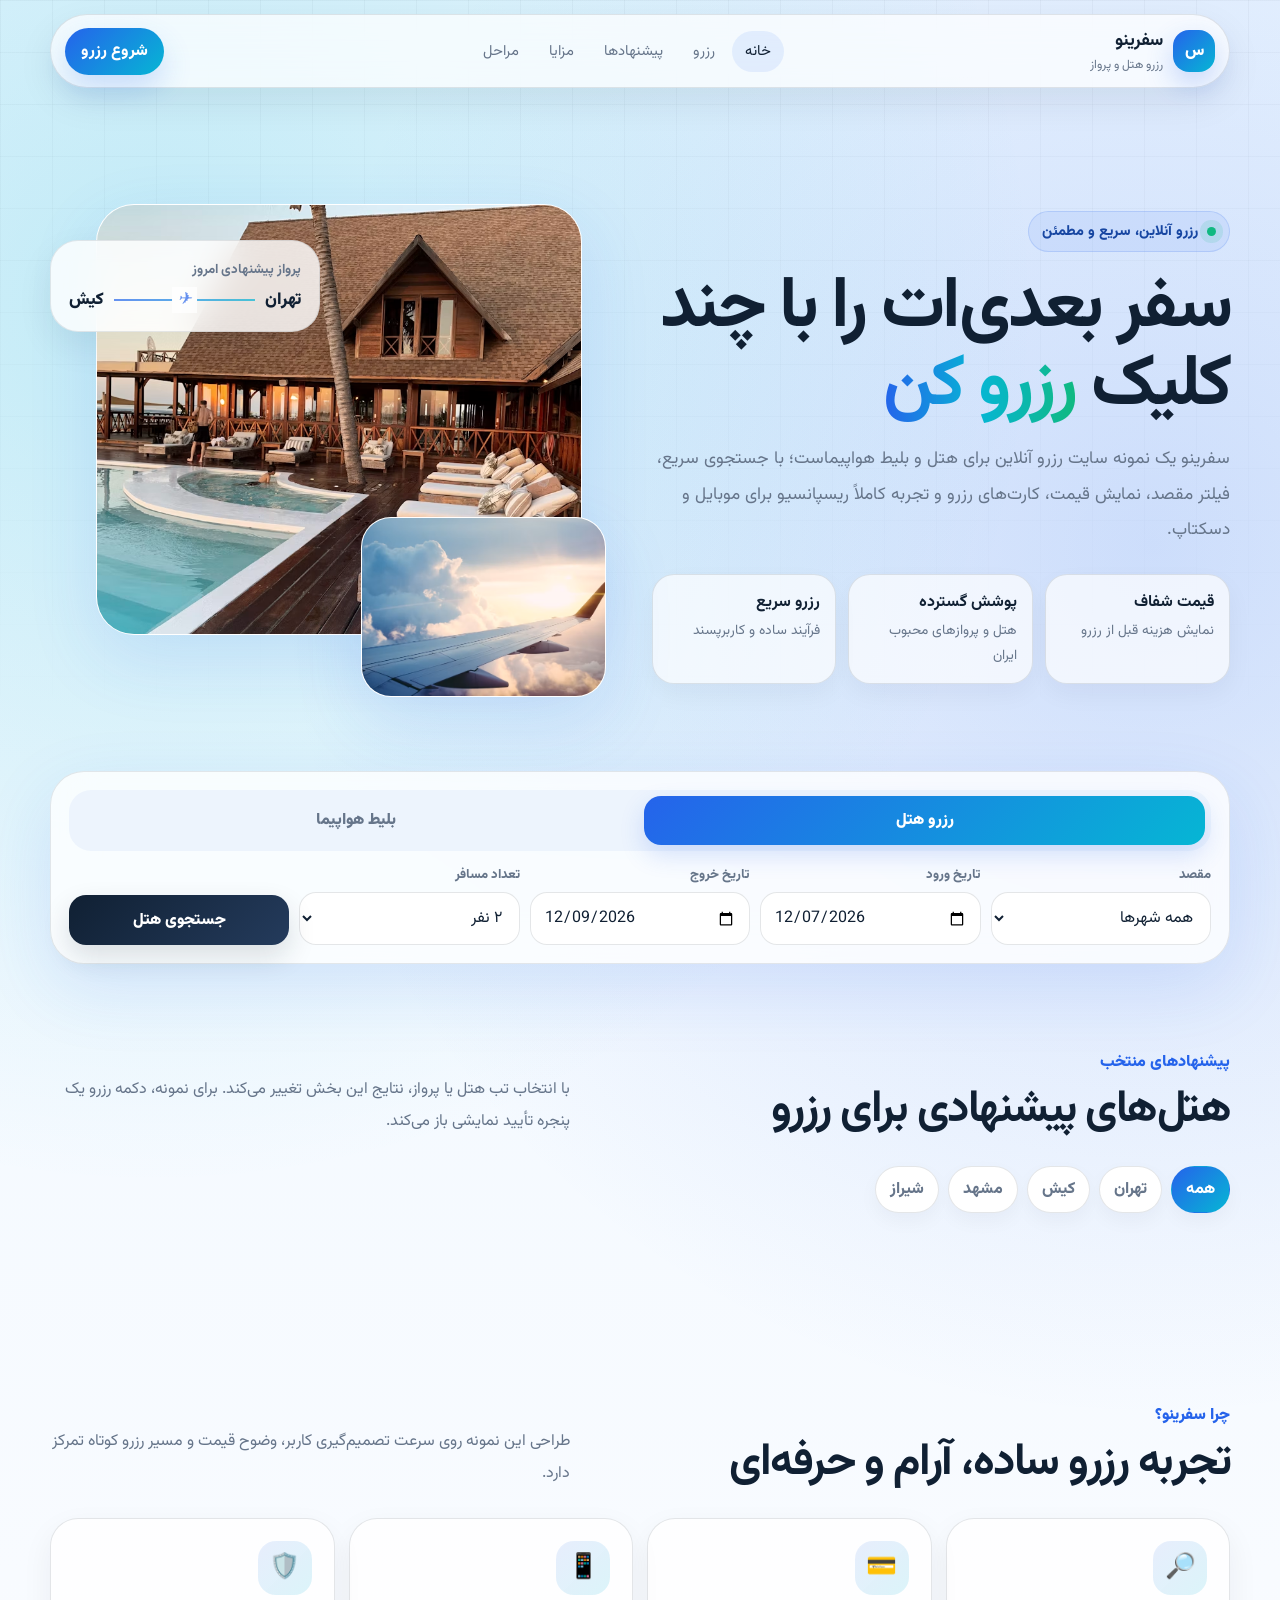
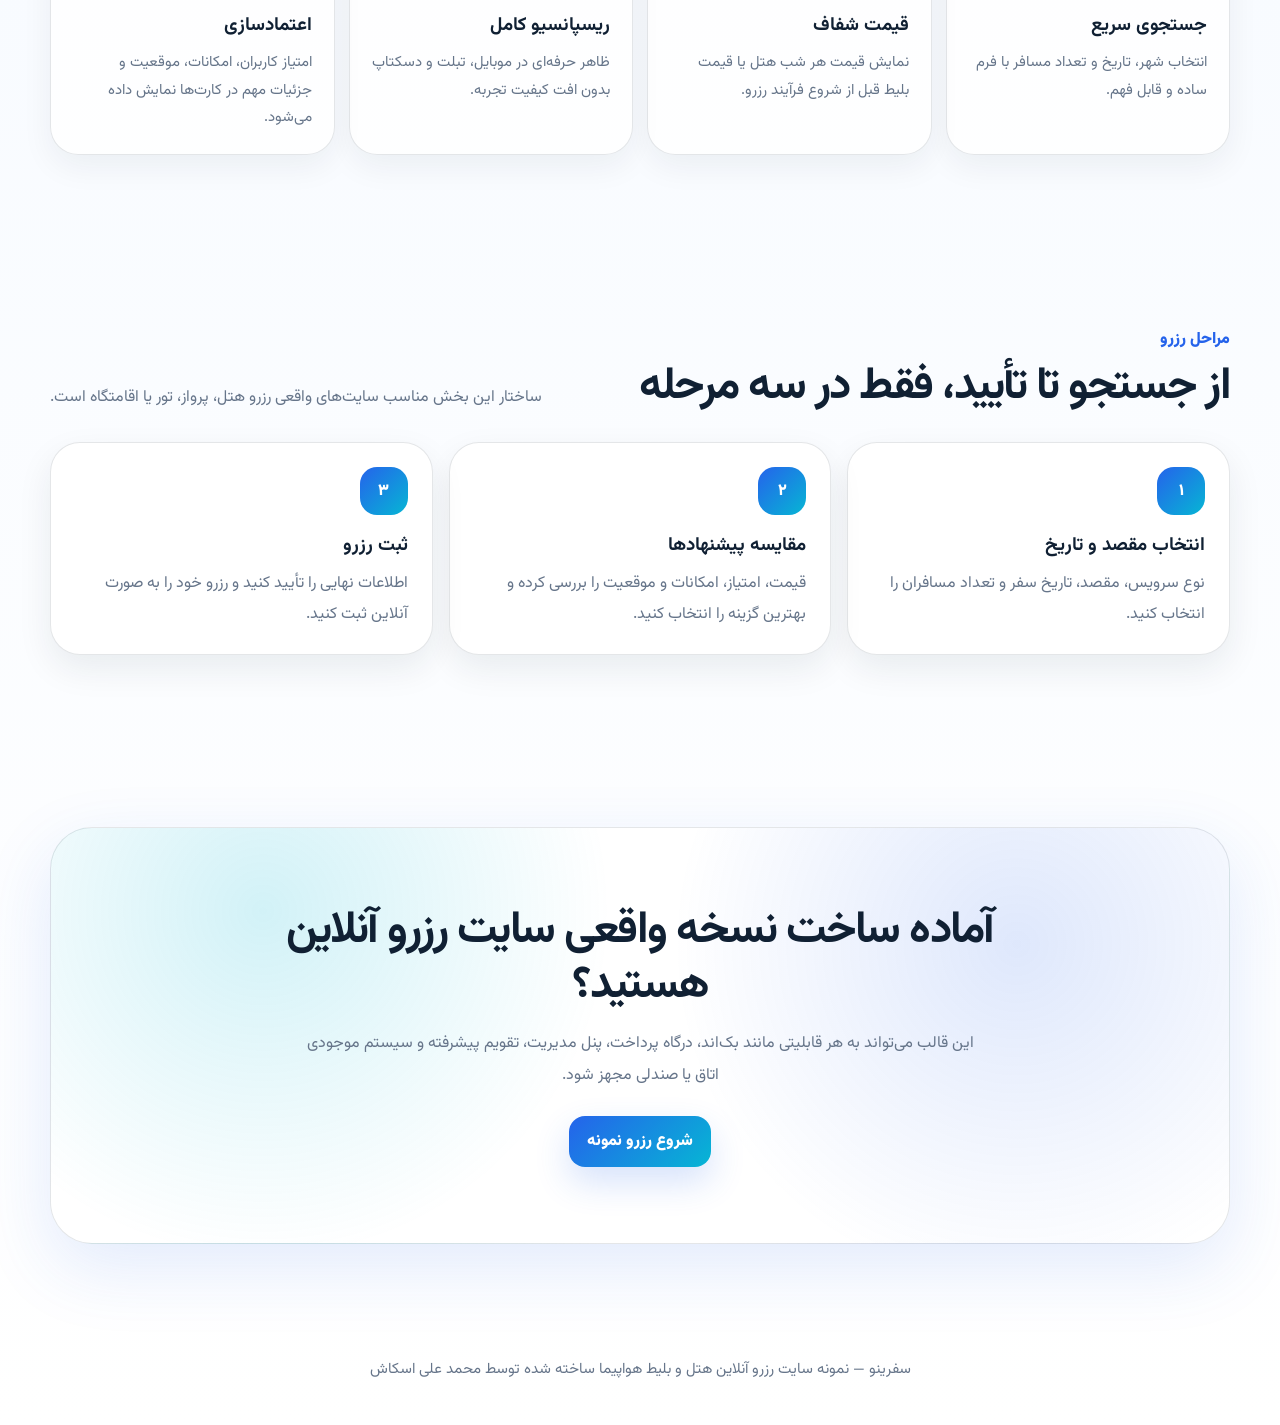
==== commit 9d19cd7a: "v2" ====
--- a/booking.html
+++ b/booking.html
@@ -1046,11 +1046,11 @@
 
         <div class="hero-art reveal delay-2">
           <div class="visual-card visual-main">
-            <img src="https://images.unsplash.com/photo-1566073771259-6a8506099945?auto=format&fit=crop&w=1000&q=82" alt="هتل لوکس برای رزرو آنلاین" fetchpriority="high">
+            <img src="assets\images\booking1.avif" alt="هتل لوکس برای رزرو آنلاین" fetchpriority="high">
           </div>
 
           <div class="visual-card visual-small">
-            <img src="https://images.unsplash.com/photo-1436491865332-7a61a109cc05?auto=format&fit=crop&w=700&q=80" alt="پرواز و هواپیما" loading="lazy" decoding="async">
+            <img src="assets\images\booking2.avif" alt="پرواز و هواپیما" loading="lazy" decoding="async">
           </div>
 
           <div class="floating-ticket">
@@ -1306,7 +1306,7 @@
           desc:"هتل ساحلی با صبحانه، استخر و دسترسی سریع به مراکز خرید.",
           tags:["صبحانه","استخر","نزدیک ساحل"],
           badge:"پیشنهاد ویژه",
-          img:"https://images.unsplash.com/photo-1551882547-ff40c63fe5fa?auto=format&fit=crop&w=900&q=80"
+          img:"/assets/images/booking3.avif"
         },
         {
           type:"hotel",
@@ -1318,7 +1318,7 @@
           desc:"اقامت راحت خانوادگی با دسترسی مناسب به مرکز شهر و مسیرهای اصلی.",
           tags:["خانوادگی","پارکینگ","رستوران"],
           badge:"پرفروش",
-          img:"https://images.unsplash.com/photo-1564501049412-61c2a3083791?auto=format&fit=crop&w=900&q=80"
+          img:"/assets/images/booking4.avif"
         },
         {
           type:"hotel",
@@ -1330,7 +1330,7 @@
           desc:"فضای آرام، معماری گرم و مناسب سفرهای دونفره و فرهنگی.",
           tags:["بوتیک","آرام","مرکز شهر"],
           badge:"محبوب کاربران",
-          img:"https://images.unsplash.com/photo-1571896349842-33c89424de2d?auto=format&fit=crop&w=900&q=80"
+          img:"/assets/images/booking5.avif"
         },
         {
           type:"hotel",
@@ -1342,7 +1342,7 @@
           desc:"مناسب سفرهای کاری با اینترنت پرسرعت، اتاق جلسه و دسترسی شهری.",
           tags:["کاری","اینترنت","اتاق جلسه"],
           badge:"کاری",
-          img:"https://images.unsplash.com/photo-1560347876-aeef00ee58a1?auto=format&fit=crop&w=900&q=80"
+          img:"/assets/images/booking6.avif"
         },
         {
           type:"hotel",
@@ -1354,7 +1354,7 @@
           desc:"اقامتگاه مدرن نزدیک دریا با فضای مناسب خانواده و سفر تفریحی.",
           tags:["ساحلی","خانوادگی","بالکن"],
           badge:"تخفیف‌دار",
-          img:"https://images.unsplash.com/photo-1501117716987-c8e1ecb2108a?auto=format&fit=crop&w=900&q=80"
+          img:"/assets/images/booking5.avif"
         },
         {
           type:"hotel",
@@ -1366,7 +1366,7 @@
           desc:"انتخاب اقتصادی با فضای سبز، اتاق‌های تمیز و دسترسی خوب.",
           tags:["اقتصادی","فضای سبز","تمیز"],
           badge:"اقتصادی",
-          img:"https://images.unsplash.com/photo-1542314831-068cd1dbfeeb?auto=format&fit=crop&w=900&q=80"
+          img:"/assets/images/booking7.avif"
         }
       ];
 
@@ -1382,7 +1382,7 @@
           desc:"پرواز مستقیم، کلاس اکونومی، بار مجاز ۲۰ کیلوگرم.",
           tags:["مستقیم","اکونومی","۲۰kg بار"],
           badge:"ساعت ۰۹:۳۰",
-          img:"https://images.unsplash.com/photo-1436491865332-7a61a109cc05?auto=format&fit=crop&w=900&q=80"
+          img:"/assets/images/booking8.avif"
         },
         {
           type:"flight",
@@ -1395,7 +1395,7 @@
           desc:"مناسب سفرهای کاری با زمان پرواز کوتاه و قیمت اقتصادی.",
           tags:["اقتصادی","کاری","صبح"],
           badge:"ساعت ۱۲:۱۵",
-          img:"https://images.unsplash.com/photo-1530521954074-e64f6810b32d?auto=format&fit=crop&w=900&q=80"
+          img:"/assets/images/booking9.avif"
         },
         {
           type:"flight",
@@ -1408,7 +1408,7 @@
           desc:"پرواز عصرگاهی مناسب سفرهای تفریحی و آخر هفته.",
           tags:["عصر","مستقیم","تفریحی"],
           badge:"ساعت ۱۸:۴۰",
-          img:"https://images.unsplash.com/photo-1529074963764-98f45c47344b?auto=format&fit=crop&w=900&q=80"
+          img:"/assets/imagesbooking10.avif"
         },
         {
           type:"flight",
@@ -1421,7 +1421,7 @@
           desc:"پرواز پرتردد با چند ظرفیت باقی‌مانده برای رزرو سریع.",
           tags:["پرتردد","مستقیم","رزرو سریع"],
           badge:"ظرفیت محدود",
-          img:"https://images.unsplash.com/photo-1542296332-2e4473faf563?auto=format&fit=crop&w=900&q=80"
+          img:"/assets/images/booking11.avif"
         },
         {
           type:"flight",
@@ -1434,7 +1434,7 @@
           desc:"پرواز مناسب تعطیلات با امکان انتخاب صندلی در نسخه واقعی.",
           tags:["تعطیلات","انتخاب صندلی","اکونومی"],
           badge:"ساعت ۱۵:۲۰",
-          img:"https://images.unsplash.com/photo-1556388158-158ea5ccacbd?auto=format&fit=crop&w=900&q=80"
+          img:"/assets/images/booking12.avif"
         },
         {
           type:"flight",
@@ -1447,7 +1447,7 @@
           desc:"پرواز شبانه با قیمت مناسب و امکان رزرو سریع.",
           tags:["شبانه","اقتصادی","مستقیم"],
           badge:"ساعت ۲۱:۱۰",
-          img:"https://images.unsplash.com/photo-1558285549-2a06f9a5fe65?auto=format&fit=crop&w=900&q=80"
+          img:"/assets/images/booking13.avif"
         }
       ];
 
